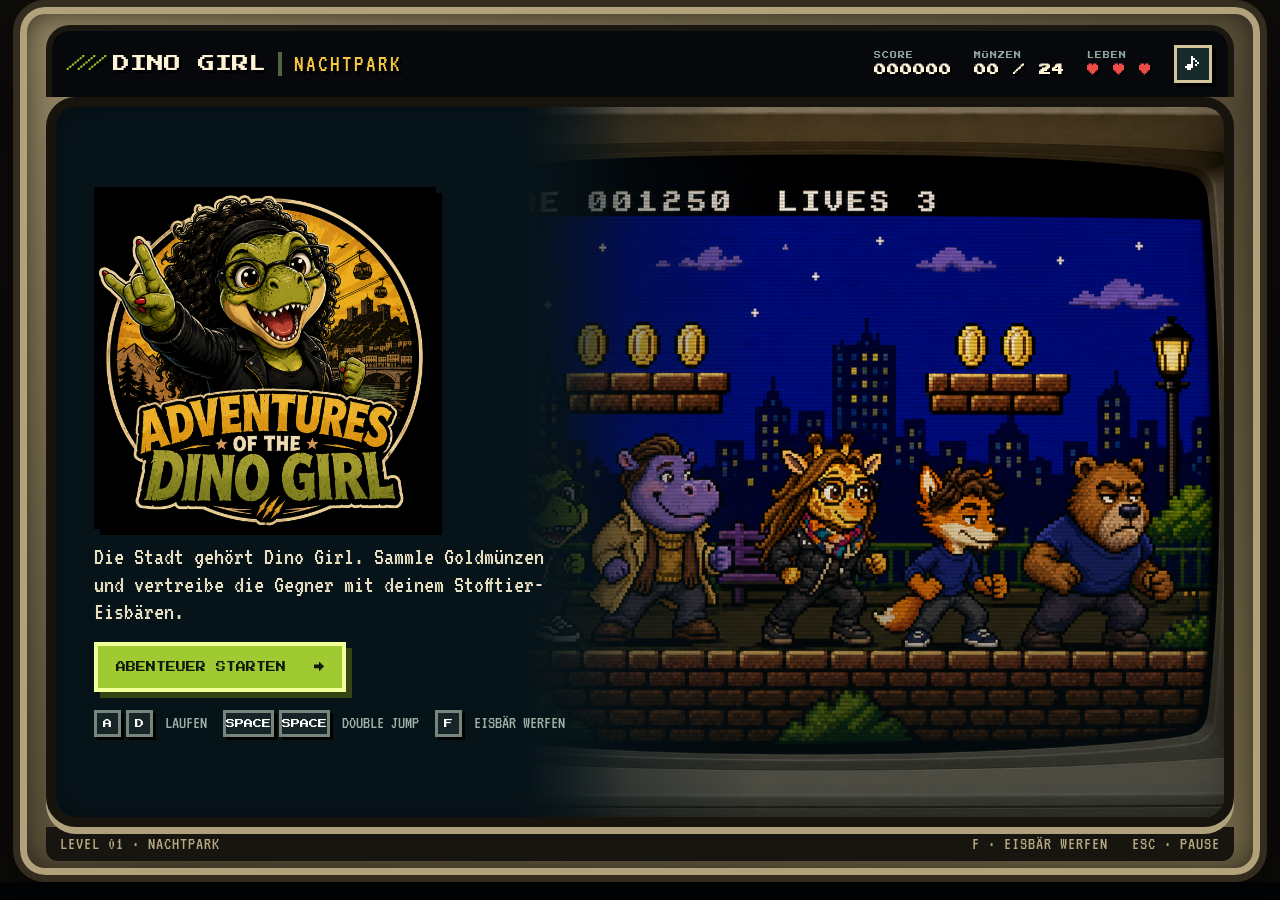
==== public/game.html @ 352bc821 "Initial Dino Girl game project" ====
<!doctype html>
<html lang="de">
<head>
  <meta charset="utf-8">
  <meta name="viewport" content="width=device-width,initial-scale=1,viewport-fit=cover">
  <meta name="theme-color" content="#071f28">
  <title>Adventures of the Dino Girl – Nachtpark</title>
  <meta name="description" content="Dino Girls nächtliches Stadt-Abenteuer mit Goldmünzen und Stofftier-Eisbär.">
  <link rel="preconnect" href="https://fonts.googleapis.com">
  <link rel="preconnect" href="https://fonts.gstatic.com" crossorigin>
  <link href="https://fonts.googleapis.com/css2?family=Press+Start+2P&family=VT323&display=swap" rel="stylesheet">
  <link rel="stylesheet" href="style.css">
</head>
<body>
  <main class="game-shell">
    <header class="topbar">
      <a class="brand" href="#" aria-label="Dino Girl Startseite">
        <span class="brand-claw">///</span>
        <span>DINO GIRL</span>
        <small>NACHTPARK</small>
      </a>
      <div class="hud" aria-live="polite">
        <div><span class="hud-label">SCORE</span><strong id="score">000000</strong></div>
        <div><span class="hud-label">MÜNZEN</span><strong id="crystals">00 / 00</strong></div>
        <div><span class="hud-label">LEBEN</span><strong id="hearts">♥ ♥ ♥</strong></div>
        <button id="soundBtn" class="icon-btn" aria-label="Ton umschalten">♪</button>
      </div>
    </header>

    <section class="stage" aria-label="Spielfeld">
      <canvas id="game" width="1280" height="720" tabindex="0" aria-label="Dino Girl Jump-and-Run"></canvas>

      <div id="startScreen" class="screen start-screen">
        <div class="start-copy">
          <img class="title-graphic" src="img/dino-girl-title.png" alt="Adventures of the Dino Girl">
          <p class="lead">Die Stadt gehört Dino Girl. Sammle Goldmünzen und vertreibe die Gegner mit deinem Stofftier-Eisbären.</p>
          <button id="startBtn" class="primary-btn">ABENTEUER STARTEN <span>→</span></button>
          <div class="key-hints">
            <span><kbd>A</kbd><kbd>D</kbd> LAUFEN</span>
            <span><kbd>SPACE</kbd><kbd>SPACE</kbd> DOUBLE JUMP</span>
            <span><kbd>F</kbd> EISBÄR WERFEN</span>
          </div>
        </div>
        <div class="start-art" role="img" aria-label="Dino Girl und ihre Gegner in einer nächtlichen Retro-Stadt"></div>
      </div>

      <div id="pauseScreen" class="screen compact hidden">
        <div class="panel">
          <p class="eyebrow">KURZE VERSCHNAUFPAUSE</p>
          <h2>PAUSE</h2>
          <button id="resumeBtn" class="primary-btn">WEITERSPIELEN</button>
          <button id="restartBtn" class="text-btn">LEVEL NEU STARTEN</button>
        </div>
      </div>

      <div id="winScreen" class="screen compact hidden">
        <div class="panel win-panel">
          <div class="win-badge">★</div>
          <p class="eyebrow">DAS NEST IST GERETTET!</p>
          <h2>SAURIER-STARK!</h2>
          <p id="winStats">Du hast den Nachtpark geschafft.</p>
          <button id="againBtn" class="primary-btn">NOCHMAL SPIELEN</button>
        </div>
      </div>

      <button id="pauseBtn" class="pause-btn hidden" aria-label="Spiel pausieren">Ⅱ</button>
      <div class="objective">ZIEL <span id="objectiveText">Durchquere den Nachtpark →</span></div>
      <div id="toast" class="toast hidden"></div>

      <div class="touch-controls" aria-label="Touch-Steuerung">
        <button id="leftBtn" aria-label="Nach links">←</button>
        <button id="rightBtn" aria-label="Nach rechts">→</button>
        <button id="throwBtn" class="throw" aria-label="Stofftier-Eisbär werfen">BÄR</button>
        <button id="jumpBtn" class="jump" aria-label="Springen">↑</button>
      </div>
    </section>
    <footer><span id="zoneName">LEVEL 01 · NACHTPARK</span><span>F · EISBÄR WERFEN &nbsp; ESC · PAUSE</span></footer>
  </main>
  <script src="js/jump.js"></script>
</body>
</html>
---- public/style.css ----
:root{--ink:#071229;--black:#020407;--cream:#fff3d5;--lime:#9fca31;--amber:#f7c742;--coral:#ef4b45;--teal:#173ea0;--line:#d5c59b}
*{box-sizing:border-box}
html,body{margin:0;min-height:100%;background:var(--black);color:var(--cream);font-family:"Press Start 2P",monospace}
body{display:grid;place-items:center;overflow:hidden;background:radial-gradient(circle at 50% 25%,#2a2419,#0e0d0a 72%)}
button{font:inherit}
.game-shell{width:min(98vw,1500px);height:min(98vh,1050px);display:grid;grid-template-rows:72px minmax(0,1fr) 34px;padding:18px 26px 14px;background:linear-gradient(145deg,#958664,#544a34 55%,#756849);border:7px solid #332c1f;border-radius:32px;box-shadow:inset 0 0 0 7px #b2a27b,inset 0 0 35px #19160f,0 24px 70px #000c}
.topbar{display:flex;justify-content:space-between;align-items:center;position:relative;z-index:5;padding:0 16px;background:#06080c;border:6px solid #1a1710;border-bottom:0;border-radius:24px 24px 0 0}
.brand{display:flex;align-items:center;gap:12px;color:var(--cream);text-decoration:none;font-size:17px;line-height:1.3;text-shadow:3px 3px #000}
.brand small{font:24px "VT323",monospace;color:var(--amber);border-left:4px solid #526348;padding-left:12px;letter-spacing:2px}
.brand-claw{color:var(--lime);letter-spacing:-6px;transform:skew(-12deg)}
.hud{display:flex;gap:22px;align-items:center}
.hud>div{display:flex;flex-direction:column;gap:5px}
.hud-label{font-size:7px;color:#8ea69c;letter-spacing:1px}
.hud strong{font-size:12px;letter-spacing:1px;text-shadow:2px 2px #000}
#hearts{color:var(--coral)}
.icon-btn,.pause-btn{width:38px;height:38px;border:3px solid var(--line);border-radius:0;background:#182b2c;color:white;cursor:pointer;box-shadow:4px 4px #000}
.stage{position:relative;overflow:hidden;border:10px solid #17140e;border-radius:30px;box-shadow:inset 0 0 0 3px #554c38,inset 0 0 45px #000,0 7px 0 #b0a17d;background:#050812}
#game{width:100%;height:100%;display:block;outline:none;image-rendering:auto}
.stage:after{content:"";position:absolute;inset:0;pointer-events:none;z-index:20;background:none;box-shadow:inset 0 0 34px #0005}
.screen{position:absolute;inset:0;z-index:10;display:flex;background:var(--ink);overflow:hidden}
.hidden{display:none!important}
.start-copy{width:49%;padding:clamp(18px,3vw,46px);display:flex;flex-direction:column;justify-content:center;position:relative;z-index:2;background:linear-gradient(90deg,#06141a 82%,transparent)}
.title-graphic{display:block;width:min(92%,390px);height:auto;max-height:38vh;object-fit:contain;object-position:left center;margin:0 0 2px;filter:drop-shadow(6px 6px 0 #000)}
.start-art{position:absolute;inset:0 0 0 29%;background:url("img/city-style-reference.png") center/cover no-repeat}
.start-art:after{content:"";position:absolute;inset:0;background:linear-gradient(90deg,#06141a 0%,transparent 44%),linear-gradient(0deg,#06141a99,transparent 50%)}
.eyebrow{font-size:8px;color:var(--lime);letter-spacing:1px;margin:0 0 14px}
.lead{max-width:460px;font:25px/1.1 "VT323",monospace;color:#e7dec1;margin:12px 0 16px}
.primary-btn{border:4px solid #efff9a;border-radius:0;padding:14px 18px;background:var(--lime);color:#101a0d;font-size:10px;line-height:1.4;box-shadow:6px 6px 0 #344413;cursor:pointer;width:max-content;text-transform:uppercase}
.primary-btn:hover{background:#d8f34b;transform:translate(-2px,-2px);box-shadow:8px 8px 0 #344413}
.primary-btn:active{transform:translate(4px,4px);box-shadow:2px 2px 0 #344413}
.primary-btn span{margin-left:18px}
.key-hints{display:flex;flex-wrap:wrap;gap:12px 16px;margin-top:18px;font:18px "VT323",monospace;color:#9fb2a8}
kbd{display:inline-grid;place-items:center;min-width:27px;height:27px;margin-right:5px;border:3px solid #75877d;border-radius:0;background:#162427;color:white;box-shadow:3px 3px #000;font:9px "Press Start 2P"}
.compact{align-items:center;justify-content:center;background:#02090de6}
.panel{text-align:center;padding:42px;min-width:min(460px,90%);border:4px solid var(--line);border-radius:0;background:#0c292c;box-shadow:10px 10px 0 #000}
.panel h2{font-size:30px;line-height:1.4;margin:0 0 20px;color:var(--amber);text-shadow:4px 4px #000}
.panel .primary-btn{margin:12px auto;display:block}
.text-btn{background:none;border:0;color:#a8c0bd;cursor:pointer;margin-top:14px;font-size:8px}
.win-badge{margin:-72px auto 18px;width:64px;height:64px;display:grid;place-items:center;background:var(--amber);color:var(--ink);font-size:28px;border:4px solid #ffe386;box-shadow:5px 5px #000}
.win-panel{border-color:var(--amber)}.win-panel p:not(.eyebrow){font:24px "VT323";color:#dce2c2}
.pause-btn{position:absolute;z-index:5;right:16px;top:16px}
.objective{position:absolute;z-index:4;left:18px;top:16px;font-size:7px;color:var(--lime);background:#06171de6;padding:10px 12px;border:3px solid #6a7c5b;box-shadow:4px 4px #000}
.objective span{color:white;margin-left:8px}
.toast{position:absolute;z-index:7;left:50%;top:18%;transform:translateX(-50%);padding:12px 16px;border:3px solid var(--amber);background:#07161d;color:var(--amber);font-size:9px;box-shadow:5px 5px #000;animation:pop .2s steps(2)}
@keyframes pop{from{transform:translate(-50%,-12px);opacity:0}}
.touch-controls{position:absolute;z-index:6;inset:auto 18px 16px;display:none;justify-content:space-between;pointer-events:none}
.touch-controls button{pointer-events:auto;width:58px;height:58px;border:4px solid #cfc994;border-radius:0;background:#0a2025dd;color:white;font-size:18px;box-shadow:4px 4px #000}
.touch-controls #rightBtn{margin-right:auto;margin-left:10px}.touch-controls .jump{background:#a7ca32dd;color:#081318}.touch-controls .throw{margin-right:10px;background:#f1ead7dd;color:#281d16;font-size:8px}
footer{display:flex;align-items:center;justify-content:space-between;padding:0 14px;background:#17150f;font:18px "VT323",monospace;color:#b7aa83;letter-spacing:1px;border-radius:0 0 12px 12px}
@media (pointer:coarse),(max-width:800px){.touch-controls{display:flex}.key-hints,footer span:last-child{display:none}.game-shell{width:100vw;height:100vh;padding:0;grid-template-rows:56px minmax(0,1fr) 22px;border:0;border-radius:0}.stage{border:4px solid #17140e;border-left:0;border-right:0;border-radius:0}.topbar{padding:0 10px;border:0;border-radius:0}.brand{font-size:12px}.brand small{display:none}.hud{gap:10px}.hud-label{display:none}.hud strong{font-size:9px}.start-copy{width:100%;padding:14px 18px;justify-content:flex-end;background:linear-gradient(0deg,#06141a 29%,transparent 80%)}.start-art{inset:0;background-position:58% center}.start-art:after{background:linear-gradient(0deg,#06141a 5%,transparent 72%)}.title-graphic{width:min(58vw,250px);max-height:30vh;margin:0}.lead{font-size:18px;margin:6px 0 8px;max-width:420px}.primary-btn{font-size:8px;padding:10px 12px}.objective{top:10px;left:10px}}
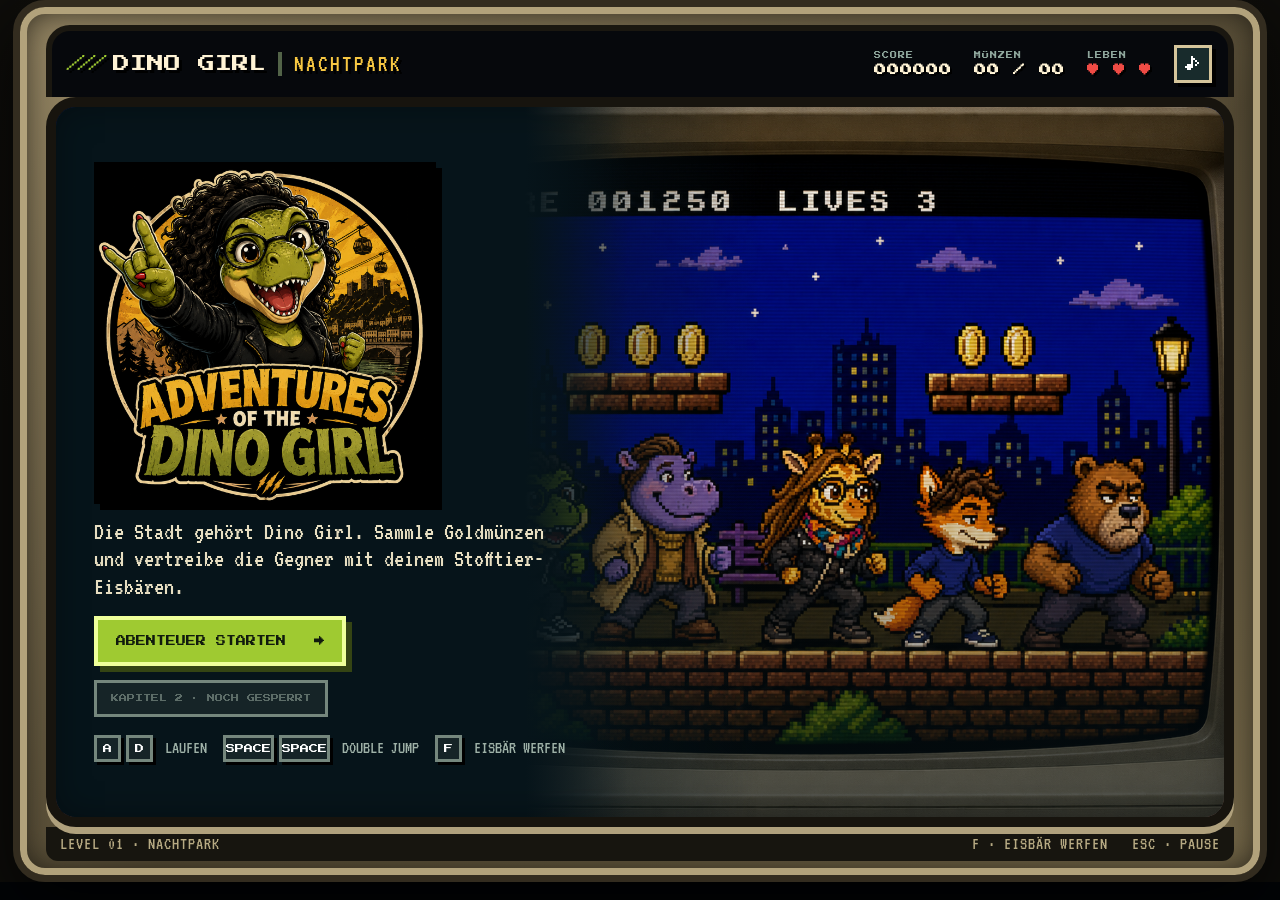
==== commit 51bdff43: "Kapitel 2: Das verschwundene Ei - Engine auf Kapitel umgebaut, Level-Daten nach js/levels.js ausgela" ====
--- a/public/game.html
+++ b/public/game.html
@@ -17,7 +17,7 @@
       <a class="brand" href="#" aria-label="Dino Girl Startseite">
         <span class="brand-claw">///</span>
         <span>DINO GIRL</span>
-        <small>NACHTPARK</small>
+        <small id="brandSub">NACHTPARK</small>
       </a>
       <div class="hud" aria-live="polite">
         <div><span class="hud-label">SCORE</span><strong id="score">000000</strong></div>
@@ -35,6 +35,7 @@
           <img class="title-graphic" src="img/dino-girl-title.png" alt="Adventures of the Dino Girl">
           <p class="lead">Die Stadt gehört Dino Girl. Sammle Goldmünzen und vertreibe die Gegner mit deinem Stofftier-Eisbären.</p>
           <button id="startBtn" class="primary-btn">ABENTEUER STARTEN <span>→</span></button>
+          <button id="chapter2Btn" class="secondary-btn" disabled>KAPITEL 2 · NOCH GESPERRT</button>
           <div class="key-hints">
             <span><kbd>A</kbd><kbd>D</kbd> LAUFEN</span>
             <span><kbd>SPACE</kbd><kbd>SPACE</kbd> DOUBLE JUMP</span>
@@ -56,10 +57,11 @@
       <div id="winScreen" class="screen compact hidden">
         <div class="panel win-panel">
           <div class="win-badge">★</div>
-          <p class="eyebrow">DAS NEST IST GERETTET!</p>
-          <h2>SAURIER-STARK!</h2>
+          <p id="winEyebrow" class="eyebrow">DAS NEST IST GERETTET!</p>
+          <h2 id="winTitle">SAURIER-STARK!</h2>
           <p id="winStats">Du hast den Nachtpark geschafft.</p>
-          <button id="againBtn" class="primary-btn">NOCHMAL SPIELEN</button>
+          <button id="nextBtn" class="primary-btn hidden">WEITER: KAPITEL 2 <span>→</span></button>
+          <button id="againBtn" class="text-btn">NOCHMAL SPIELEN</button>
         </div>
       </div>
 
@@ -76,6 +78,7 @@
     </section>
     <footer><span id="zoneName">LEVEL 01 · NACHTPARK</span><span>F · EISBÄR WERFEN &nbsp; ESC · PAUSE</span></footer>
   </main>
+  <script src="js/levels.js"></script>
   <script src="js/jump.js"></script>
 </body>
 </html>
--- a/public/style.css
+++ b/public/style.css
@@ -29,6 +29,10 @@
 .primary-btn:hover{background:#d8f34b;transform:translate(-2px,-2px);box-shadow:8px 8px 0 #344413}
 .primary-btn:active{transform:translate(4px,4px);box-shadow:2px 2px 0 #344413}
 .primary-btn span{margin-left:18px}
+.secondary-btn{margin-top:14px;border:3px solid #75877d;border-radius:0;padding:10px 14px;background:#162427;color:var(--amber);font-size:8px;line-height:1.4;box-shadow:4px 4px 0 #000;cursor:pointer;width:max-content}
+.secondary-btn span{margin-left:12px}
+.secondary-btn:hover:not(:disabled){border-color:var(--amber);transform:translate(-2px,-2px);box-shadow:6px 6px 0 #000}
+.secondary-btn:disabled{color:#5d6d68;cursor:not-allowed;box-shadow:none}
 .key-hints{display:flex;flex-wrap:wrap;gap:12px 16px;margin-top:18px;font:18px "VT323",monospace;color:#9fb2a8}
 kbd{display:inline-grid;place-items:center;min-width:27px;height:27px;margin-right:5px;border:3px solid #75877d;border-radius:0;background:#162427;color:white;box-shadow:3px 3px #000;font:9px "Press Start 2P"}
 .compact{align-items:center;justify-content:center;background:#02090de6}
@@ -47,4 +51,4 @@
 .touch-controls button{pointer-events:auto;width:58px;height:58px;border:4px solid #cfc994;border-radius:0;background:#0a2025dd;color:white;font-size:18px;box-shadow:4px 4px #000}
 .touch-controls #rightBtn{margin-right:auto;margin-left:10px}.touch-controls .jump{background:#a7ca32dd;color:#081318}.touch-controls .throw{margin-right:10px;background:#f1ead7dd;color:#281d16;font-size:8px}
 footer{display:flex;align-items:center;justify-content:space-between;padding:0 14px;background:#17150f;font:18px "VT323",monospace;color:#b7aa83;letter-spacing:1px;border-radius:0 0 12px 12px}
-@media (pointer:coarse),(max-width:800px){.touch-controls{display:flex}.key-hints,footer span:last-child{display:none}.game-shell{width:100vw;height:100vh;padding:0;grid-template-rows:56px minmax(0,1fr) 22px;border:0;border-radius:0}.stage{border:4px solid #17140e;border-left:0;border-right:0;border-radius:0}.topbar{padding:0 10px;border:0;border-radius:0}.brand{font-size:12px}.brand small{display:none}.hud{gap:10px}.hud-label{display:none}.hud strong{font-size:9px}.start-copy{width:100%;padding:14px 18px;justify-content:flex-end;background:linear-gradient(0deg,#06141a 29%,transparent 80%)}.start-art{inset:0;background-position:58% center}.start-art:after{background:linear-gradient(0deg,#06141a 5%,transparent 72%)}.title-graphic{width:min(58vw,250px);max-height:30vh;margin:0}.lead{font-size:18px;margin:6px 0 8px;max-width:420px}.primary-btn{font-size:8px;padding:10px 12px}.objective{top:10px;left:10px}}
+@media (pointer:coarse),(max-width:800px){.secondary-btn{font-size:7px;padding:8px 10px;margin-top:8px}.touch-controls{display:flex}.key-hints,footer span:last-child{display:none}.game-shell{width:100vw;height:100vh;padding:0;grid-template-rows:56px minmax(0,1fr) 22px;border:0;border-radius:0}.stage{border:4px solid #17140e;border-left:0;border-right:0;border-radius:0}.topbar{padding:0 10px;border:0;border-radius:0}.brand{font-size:12px}.brand small{display:none}.hud{gap:10px}.hud-label{display:none}.hud strong{font-size:9px}.start-copy{width:100%;padding:14px 18px;justify-content:flex-end;background:linear-gradient(0deg,#06141a 29%,transparent 80%)}.start-art{inset:0;background-position:58% center}.start-art:after{background:linear-gradient(0deg,#06141a 5%,transparent 72%)}.title-graphic{width:min(58vw,250px);max-height:30vh;margin:0}.lead{font-size:18px;margin:6px 0 8px;max-width:420px}.primary-btn{font-size:8px;padding:10px 12px}.objective{top:10px;left:10px}}
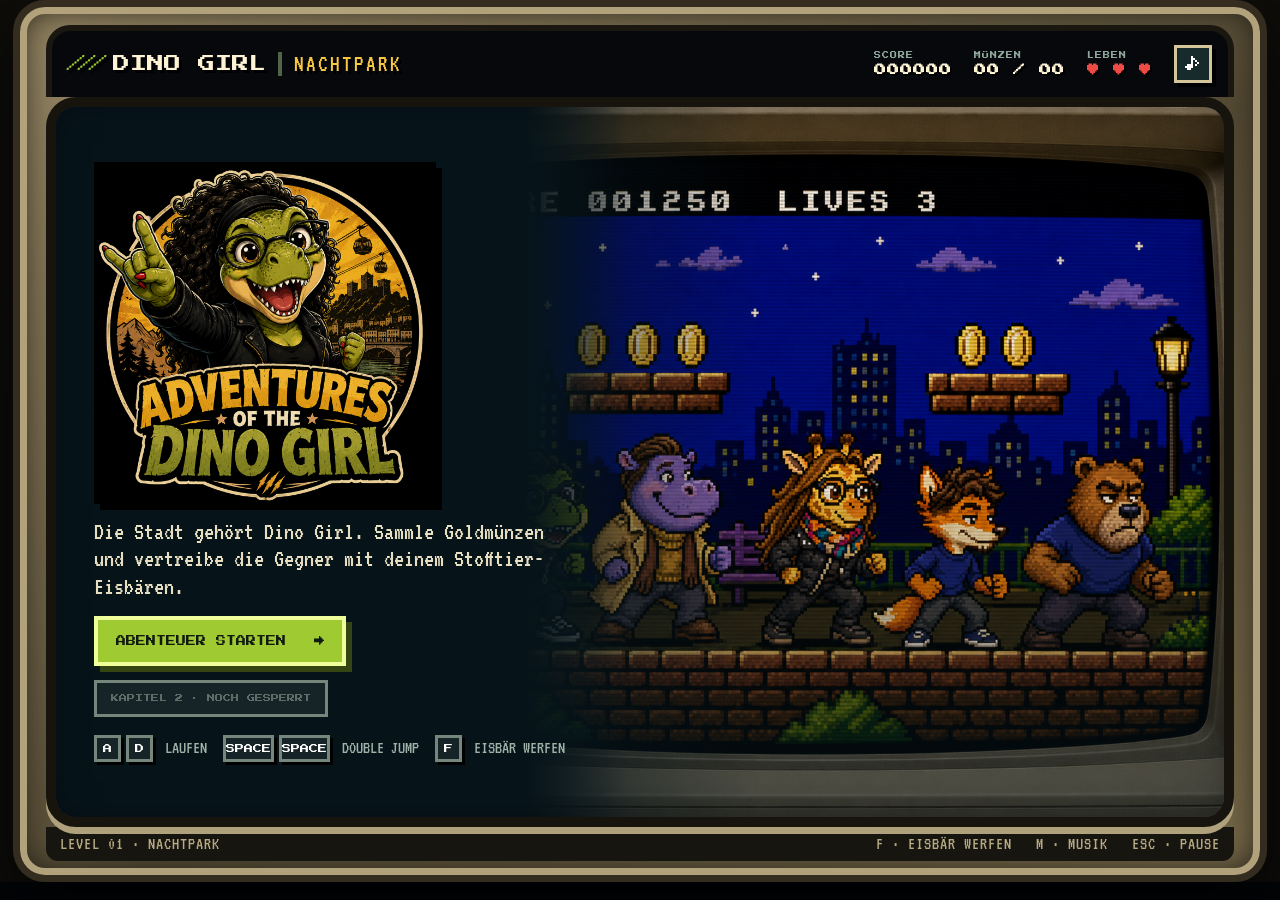
==== commit e5da70ac: "Chiptune-Soundtrack und Kolkrabe of Doom als Checkpoint-Bote - js/music.js: WebAudio-Step-Sequencer " ====
--- a/public/game.html
+++ b/public/game.html
@@ -76,9 +76,10 @@
         <button id="jumpBtn" class="jump" aria-label="Springen">↑</button>
       </div>
     </section>
-    <footer><span id="zoneName">LEVEL 01 · NACHTPARK</span><span>F · EISBÄR WERFEN &nbsp; ESC · PAUSE</span></footer>
+    <footer><span id="zoneName">LEVEL 01 · NACHTPARK</span><span>F · EISBÄR WERFEN &nbsp; M · MUSIK &nbsp; ESC · PAUSE</span></footer>
   </main>
   <script src="js/levels.js"></script>
+  <script src="js/music.js"></script>
   <script src="js/jump.js"></script>
 </body>
 </html>
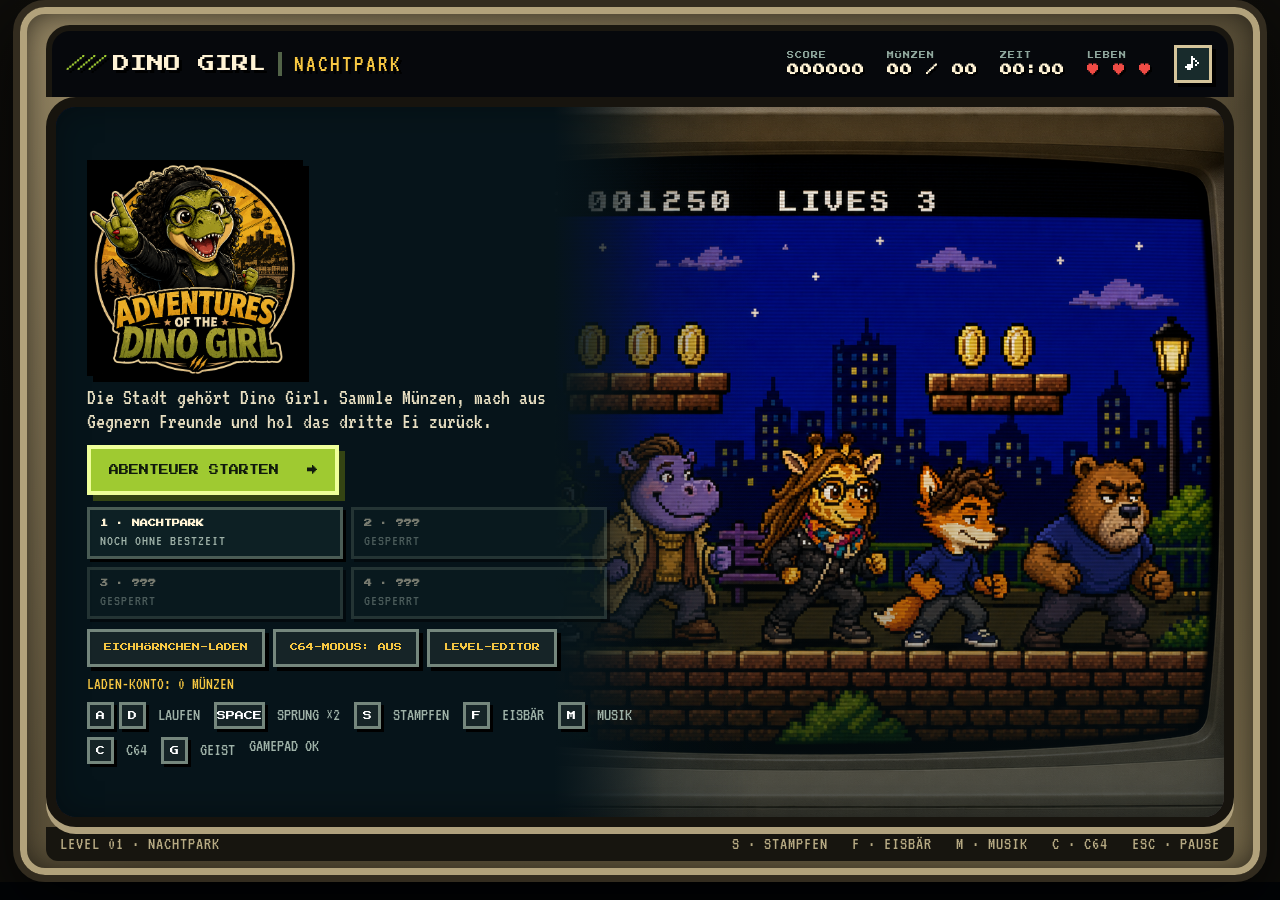
==== commit ca9ee5e4: "Kapitel 3 und 4, Laden, Editor, C64-Modus und vieles mehr Spielmechanik - Stampf-Attacke (S/runter i" ====
--- a/public/game.html
+++ b/public/game.html
@@ -4,11 +4,12 @@
   <meta charset="utf-8">
   <meta name="viewport" content="width=device-width,initial-scale=1,viewport-fit=cover">
   <meta name="theme-color" content="#071f28">
-  <title>Adventures of the Dino Girl – Nachtpark</title>
-  <meta name="description" content="Dino Girls nächtliches Stadt-Abenteuer mit Goldmünzen und Stofftier-Eisbär.">
+  <title>Adventures of the Dino Girl</title>
+  <meta name="description" content="Dino Girls nächtliches Stadt-Abenteuer mit Goldmünzen, Stofftier-Eisbär, Kolkrabe und Baby-Dino.">
   <link rel="preconnect" href="https://fonts.googleapis.com">
   <link rel="preconnect" href="https://fonts.gstatic.com" crossorigin>
   <link href="https://fonts.googleapis.com/css2?family=Press+Start+2P&family=VT323&display=swap" rel="stylesheet">
+  <link rel="icon" href="img/dino-girl-sprite.png">
   <link rel="stylesheet" href="style.css">
 </head>
 <body>
@@ -22,6 +23,7 @@
       <div class="hud" aria-live="polite">
         <div><span class="hud-label">SCORE</span><strong id="score">000000</strong></div>
         <div><span class="hud-label">MÜNZEN</span><strong id="crystals">00 / 00</strong></div>
+        <div><span class="hud-label">ZEIT</span><strong id="timeVal">00:00</strong></div>
         <div><span class="hud-label">LEBEN</span><strong id="hearts">♥ ♥ ♥</strong></div>
         <button id="soundBtn" class="icon-btn" aria-label="Ton umschalten">♪</button>
       </div>
@@ -33,16 +35,27 @@
       <div id="startScreen" class="screen start-screen">
         <div class="start-copy">
           <img class="title-graphic" src="img/dino-girl-title.png" alt="Adventures of the Dino Girl">
-          <p class="lead">Die Stadt gehört Dino Girl. Sammle Goldmünzen und vertreibe die Gegner mit deinem Stofftier-Eisbären.</p>
+          <p class="lead">Die Stadt gehört Dino Girl. Sammle Münzen, mach aus Gegnern Freunde und hol das dritte Ei zurück.</p>
           <button id="startBtn" class="primary-btn">ABENTEUER STARTEN <span>→</span></button>
-          <button id="chapter2Btn" class="secondary-btn" disabled>KAPITEL 2 · NOCH GESPERRT</button>
+          <div id="chapterList" class="chapter-list" aria-label="Kapitelauswahl"></div>
+          <div class="menu-row">
+            <button class="secondary-btn open-shop">EICHHÖRNCHEN-LADEN</button>
+            <button class="secondary-btn c64-toggle">C64-MODUS: AUS</button>
+            <a class="secondary-btn" href="editor.html">LEVEL-EDITOR</a>
+          </div>
+          <p id="walletInfo" class="wallet-info"></p>
           <div class="key-hints">
             <span><kbd>A</kbd><kbd>D</kbd> LAUFEN</span>
-            <span><kbd>SPACE</kbd><kbd>SPACE</kbd> DOUBLE JUMP</span>
-            <span><kbd>F</kbd> EISBÄR WERFEN</span>
+            <span><kbd>SPACE</kbd> SPRUNG ×2</span>
+            <span><kbd>S</kbd> STAMPFEN</span>
+            <span><kbd>F</kbd> EISBÄR</span>
+            <span><kbd>M</kbd> MUSIK</span>
+            <span><kbd>C</kbd> C64</span>
+            <span><kbd>G</kbd> GEIST</span>
+            <span>GAMEPAD OK</span>
           </div>
         </div>
-        <div class="start-art" role="img" aria-label="Dino Girl und ihre Gegner in einer nächtlichen Retro-Stadt"></div>
+        <div class="start-art" role="img" aria-label="Dino Girl und ihre Freunde in einer nächtlichen Retro-Stadt"></div>
       </div>
 
       <div id="pauseScreen" class="screen compact hidden">
@@ -50,7 +63,9 @@
           <p class="eyebrow">KURZE VERSCHNAUFPAUSE</p>
           <h2>PAUSE</h2>
           <button id="resumeBtn" class="primary-btn">WEITERSPIELEN</button>
-          <button id="restartBtn" class="text-btn">LEVEL NEU STARTEN</button>
+          <button class="secondary-btn c64-toggle">C64-MODUS: AUS</button>
+          <button id="restartBtn" class="text-btn">ZUM CHECKPOINT</button>
+          <button class="text-btn to-title">ZUM TITELBILDSCHIRM</button>
         </div>
       </div>
 
@@ -60,10 +75,30 @@
           <p id="winEyebrow" class="eyebrow">DAS NEST IST GERETTET!</p>
           <h2 id="winTitle">SAURIER-STARK!</h2>
           <p id="winStats">Du hast den Nachtpark geschafft.</p>
+          <p id="winBest" class="win-best"></p>
           <button id="nextBtn" class="primary-btn hidden">WEITER: KAPITEL 2 <span>→</span></button>
+          <button class="secondary-btn open-shop">ZUM EICHHÖRNCHEN-LADEN</button>
           <button id="againBtn" class="text-btn">NOCHMAL SPIELEN</button>
+          <button class="text-btn to-title">ZUM TITELBILDSCHIRM</button>
         </div>
       </div>
+
+      <div id="shopScreen" class="screen compact hidden">
+        <div class="panel shop-panel">
+          <div class="shop-head">
+            <div class="squirrel" role="img" aria-label="Das Eichhörnchen hinter dem Ladentisch"></div>
+            <div>
+              <p class="eyebrow">EICHHÖRNCHEN-LADEN</p>
+              <p id="shopSay" class="shop-say"></p>
+              <p class="shop-wallet">KONTO: <strong id="shopWallet">0 MÜNZEN</strong></p>
+            </div>
+          </div>
+          <div id="shopItems" class="shop-items"></div>
+          <button id="shopClose" class="primary-btn">FERTIG</button>
+        </div>
+      </div>
+
+      <div id="c64Load" class="screen c64-load hidden"><pre id="c64Text"></pre></div>
 
       <button id="pauseBtn" class="pause-btn hidden" aria-label="Spiel pausieren">Ⅱ</button>
       <div class="objective">ZIEL <span id="objectiveText">Durchquere den Nachtpark →</span></div>
@@ -72,11 +107,12 @@
       <div class="touch-controls" aria-label="Touch-Steuerung">
         <button id="leftBtn" aria-label="Nach links">←</button>
         <button id="rightBtn" aria-label="Nach rechts">→</button>
+        <button id="downBtn" class="down" aria-label="Stampfen">↓</button>
         <button id="throwBtn" class="throw" aria-label="Stofftier-Eisbär werfen">BÄR</button>
         <button id="jumpBtn" class="jump" aria-label="Springen">↑</button>
       </div>
     </section>
-    <footer><span id="zoneName">LEVEL 01 · NACHTPARK</span><span>F · EISBÄR WERFEN &nbsp; M · MUSIK &nbsp; ESC · PAUSE</span></footer>
+    <footer><span id="zoneName">LEVEL 01 · NACHTPARK</span><span>S · STAMPFEN &nbsp; F · EISBÄR &nbsp; M · MUSIK &nbsp; C · C64 &nbsp; ESC · PAUSE</span></footer>
   </main>
   <script src="js/levels.js"></script>
   <script src="js/music.js"></script>
--- a/public/style.css
+++ b/public/style.css
@@ -19,12 +19,12 @@
 .stage:after{content:"";position:absolute;inset:0;pointer-events:none;z-index:20;background:none;box-shadow:inset 0 0 34px #0005}
 .screen{position:absolute;inset:0;z-index:10;display:flex;background:var(--ink);overflow:hidden}
 .hidden{display:none!important}
-.start-copy{width:49%;padding:clamp(18px,3vw,46px);display:flex;flex-direction:column;justify-content:center;position:relative;z-index:2;background:linear-gradient(90deg,#06141a 82%,transparent)}
-.title-graphic{display:block;width:min(92%,390px);height:auto;max-height:38vh;object-fit:contain;object-position:left center;margin:0 0 2px;filter:drop-shadow(6px 6px 0 #000)}
+.start-copy{width:52%;padding:clamp(14px,2.4vw,36px);display:flex;flex-direction:column;justify-content:center;overflow-y:auto;position:relative;z-index:2;background:linear-gradient(90deg,#06141a 82%,transparent)}
+.title-graphic{display:block;width:min(80%,300px);height:auto;max-height:24vh;object-fit:contain;object-position:left center;margin:0 0 2px;filter:drop-shadow(6px 6px 0 #000)}
 .start-art{position:absolute;inset:0 0 0 29%;background:url("img/city-style-reference.png") center/cover no-repeat}
 .start-art:after{content:"";position:absolute;inset:0;background:linear-gradient(90deg,#06141a 0%,transparent 44%),linear-gradient(0deg,#06141a99,transparent 50%)}
 .eyebrow{font-size:8px;color:var(--lime);letter-spacing:1px;margin:0 0 14px}
-.lead{max-width:460px;font:25px/1.1 "VT323",monospace;color:#e7dec1;margin:12px 0 16px}
+.lead{max-width:460px;font:22px/1.05 "VT323",monospace;color:#e7dec1;margin:8px 0 12px}
 .primary-btn{border:4px solid #efff9a;border-radius:0;padding:14px 18px;background:var(--lime);color:#101a0d;font-size:10px;line-height:1.4;box-shadow:6px 6px 0 #344413;cursor:pointer;width:max-content;text-transform:uppercase}
 .primary-btn:hover{background:#d8f34b;transform:translate(-2px,-2px);box-shadow:8px 8px 0 #344413}
 .primary-btn:active{transform:translate(4px,4px);box-shadow:2px 2px 0 #344413}
@@ -33,7 +33,7 @@
 .secondary-btn span{margin-left:12px}
 .secondary-btn:hover:not(:disabled){border-color:var(--amber);transform:translate(-2px,-2px);box-shadow:6px 6px 0 #000}
 .secondary-btn:disabled{color:#5d6d68;cursor:not-allowed;box-shadow:none}
-.key-hints{display:flex;flex-wrap:wrap;gap:12px 16px;margin-top:18px;font:18px "VT323",monospace;color:#9fb2a8}
+.key-hints{display:flex;flex-wrap:wrap;gap:8px 14px;margin-top:10px;font:18px "VT323",monospace;color:#9fb2a8}
 kbd{display:inline-grid;place-items:center;min-width:27px;height:27px;margin-right:5px;border:3px solid #75877d;border-radius:0;background:#162427;color:white;box-shadow:3px 3px #000;font:9px "Press Start 2P"}
 .compact{align-items:center;justify-content:center;background:#02090de6}
 .panel{text-align:center;padding:42px;min-width:min(460px,90%);border:4px solid var(--line);border-radius:0;background:#0c292c;box-shadow:10px 10px 0 #000}
@@ -47,8 +47,39 @@
 .objective span{color:white;margin-left:8px}
 .toast{position:absolute;z-index:7;left:50%;top:18%;transform:translateX(-50%);padding:12px 16px;border:3px solid var(--amber);background:#07161d;color:var(--amber);font-size:9px;box-shadow:5px 5px #000;animation:pop .2s steps(2)}
 @keyframes pop{from{transform:translate(-50%,-12px);opacity:0}}
+
+.chapter-list{display:grid;grid-template-columns:repeat(2,minmax(0,1fr));gap:8px;margin-top:12px;max-width:520px}
+.chapter-btn{display:flex;flex-direction:column;gap:5px;text-align:left;border:3px solid #4a5c55;background:#0d2024;color:var(--cream);padding:8px 10px;font-size:8px;line-height:1.3;cursor:pointer;box-shadow:3px 3px 0 #000}
+.chapter-btn span{font:15px "VT323",monospace;color:#9fb2a8;letter-spacing:1px}
+.chapter-btn:hover:not(:disabled){border-color:var(--amber);transform:translate(-1px,-1px)}
+.chapter-btn:disabled{opacity:.45;cursor:not-allowed}
+.menu-row{display:flex;flex-wrap:wrap;gap:8px;margin-top:10px}
+.menu-row .secondary-btn{margin-top:0;text-decoration:none}
+.wallet-info{font:17px "VT323",monospace;color:var(--amber);margin:8px 0 0}
+.win-best{font:20px "VT323",monospace!important;color:var(--amber)!important;margin:0 0 6px}
+.panel .secondary-btn{margin:8px auto;display:block}
+.shop-panel{max-width:min(720px,94%);width:720px;padding:26px;text-align:left;max-height:92%;overflow-y:auto}
+.shop-head{display:flex;gap:20px;align-items:center;margin-bottom:14px}
+.squirrel{flex:none;width:120px;height:128px;background:url("img/eichhoernchen.png") 0 0/240px 128px no-repeat;image-rendering:pixelated;filter:drop-shadow(4px 4px 0 #000)}
+.squirrel.bite{animation:bite .35s steps(1) 2}
+@keyframes bite{0%{background-position:-120px 0}50%{background-position:0 0}}
+.shop-say{font:24px/1.1 "VT323",monospace;color:var(--cream);margin:0 0 8px}
+.shop-wallet{font-size:9px;color:#9fb2a8;margin:0}.shop-wallet strong{color:var(--amber)}
+.shop-items{display:grid;gap:8px;margin-bottom:14px}
+.shop-item{display:flex;align-items:center;justify-content:space-between;gap:12px;padding:10px 12px;border:3px solid #3e5550;background:#0a1c20}
+.shop-item strong{display:block;font-size:9px;color:var(--amber);margin-bottom:4px}
+.shop-item span{font:18px "VT323",monospace;color:#c9cdb4}
+.shop-item .secondary-btn{margin:0;flex:none}
+.shop-item.owned{border-color:#6a7c5b}
+.c64-load{background:#40318d;border:28px solid #7869c4;align-items:flex-start;justify-content:flex-start;z-index:30;animation:raster .12s steps(2) infinite}
+.c64-load pre{margin:24px;font:16px/1.5 "Press Start 2P",monospace;color:#7869c4;white-space:pre-wrap}
+@keyframes raster{0%{border-color:#7869c4}50%{border-color:#a8d0ff}}
+body.c64 .stage{border-color:#40318d;box-shadow:inset 0 0 0 3px #7869c4,0 7px 0 #b0a17d}
+body.c64 .stage:before{content:"";position:absolute;inset:0;z-index:3;pointer-events:none;background:repeating-linear-gradient(0deg,rgba(0,0,0,.22) 0 2px,transparent 2px 4px)}
+body.c64 #game{image-rendering:pixelated}
+.touch-controls .down{margin-right:10px;background:#28405add}
 .touch-controls{position:absolute;z-index:6;inset:auto 18px 16px;display:none;justify-content:space-between;pointer-events:none}
 .touch-controls button{pointer-events:auto;width:58px;height:58px;border:4px solid #cfc994;border-radius:0;background:#0a2025dd;color:white;font-size:18px;box-shadow:4px 4px #000}
 .touch-controls #rightBtn{margin-right:auto;margin-left:10px}.touch-controls .jump{background:#a7ca32dd;color:#081318}.touch-controls .throw{margin-right:10px;background:#f1ead7dd;color:#281d16;font-size:8px}
 footer{display:flex;align-items:center;justify-content:space-between;padding:0 14px;background:#17150f;font:18px "VT323",monospace;color:#b7aa83;letter-spacing:1px;border-radius:0 0 12px 12px}
-@media (pointer:coarse),(max-width:800px){.secondary-btn{font-size:7px;padding:8px 10px;margin-top:8px}.touch-controls{display:flex}.key-hints,footer span:last-child{display:none}.game-shell{width:100vw;height:100vh;padding:0;grid-template-rows:56px minmax(0,1fr) 22px;border:0;border-radius:0}.stage{border:4px solid #17140e;border-left:0;border-right:0;border-radius:0}.topbar{padding:0 10px;border:0;border-radius:0}.brand{font-size:12px}.brand small{display:none}.hud{gap:10px}.hud-label{display:none}.hud strong{font-size:9px}.start-copy{width:100%;padding:14px 18px;justify-content:flex-end;background:linear-gradient(0deg,#06141a 29%,transparent 80%)}.start-art{inset:0;background-position:58% center}.start-art:after{background:linear-gradient(0deg,#06141a 5%,transparent 72%)}.title-graphic{width:min(58vw,250px);max-height:30vh;margin:0}.lead{font-size:18px;margin:6px 0 8px;max-width:420px}.primary-btn{font-size:8px;padding:10px 12px}.objective{top:10px;left:10px}}
+@media (pointer:coarse),(max-width:800px){.chapter-list{grid-template-columns:1fr 1fr;gap:5px}.chapter-btn{padding:5px 6px;font-size:6px}.chapter-btn span{font-size:12px}.menu-row .secondary-btn{font-size:6px;padding:6px 8px}.wallet-info{display:none}.hud>div:nth-child(3){display:none}.shop-head{gap:10px}.squirrel{width:72px;height:77px;background-size:144px 77px}@keyframes bite{0%{background-position:-72px 0}50%{background-position:0 0}}.secondary-btn{font-size:7px;padding:8px 10px;margin-top:8px}.touch-controls{display:flex}.key-hints,footer span:last-child{display:none}.game-shell{width:100vw;height:100vh;padding:0;grid-template-rows:56px minmax(0,1fr) 22px;border:0;border-radius:0}.stage{border:4px solid #17140e;border-left:0;border-right:0;border-radius:0}.topbar{padding:0 10px;border:0;border-radius:0}.brand{font-size:12px}.brand small{display:none}.hud{gap:10px}.hud-label{display:none}.hud strong{font-size:9px}.start-copy{width:100%;padding:14px 18px;justify-content:flex-end;background:linear-gradient(0deg,#06141a 29%,transparent 80%)}.start-art{inset:0;background-position:58% center}.start-art:after{background:linear-gradient(0deg,#06141a 5%,transparent 72%)}.title-graphic{width:min(58vw,250px);max-height:30vh;margin:0}.lead{font-size:18px;margin:6px 0 8px;max-width:420px}.primary-btn{font-size:8px;padding:10px 12px}.objective{top:10px;left:10px}}
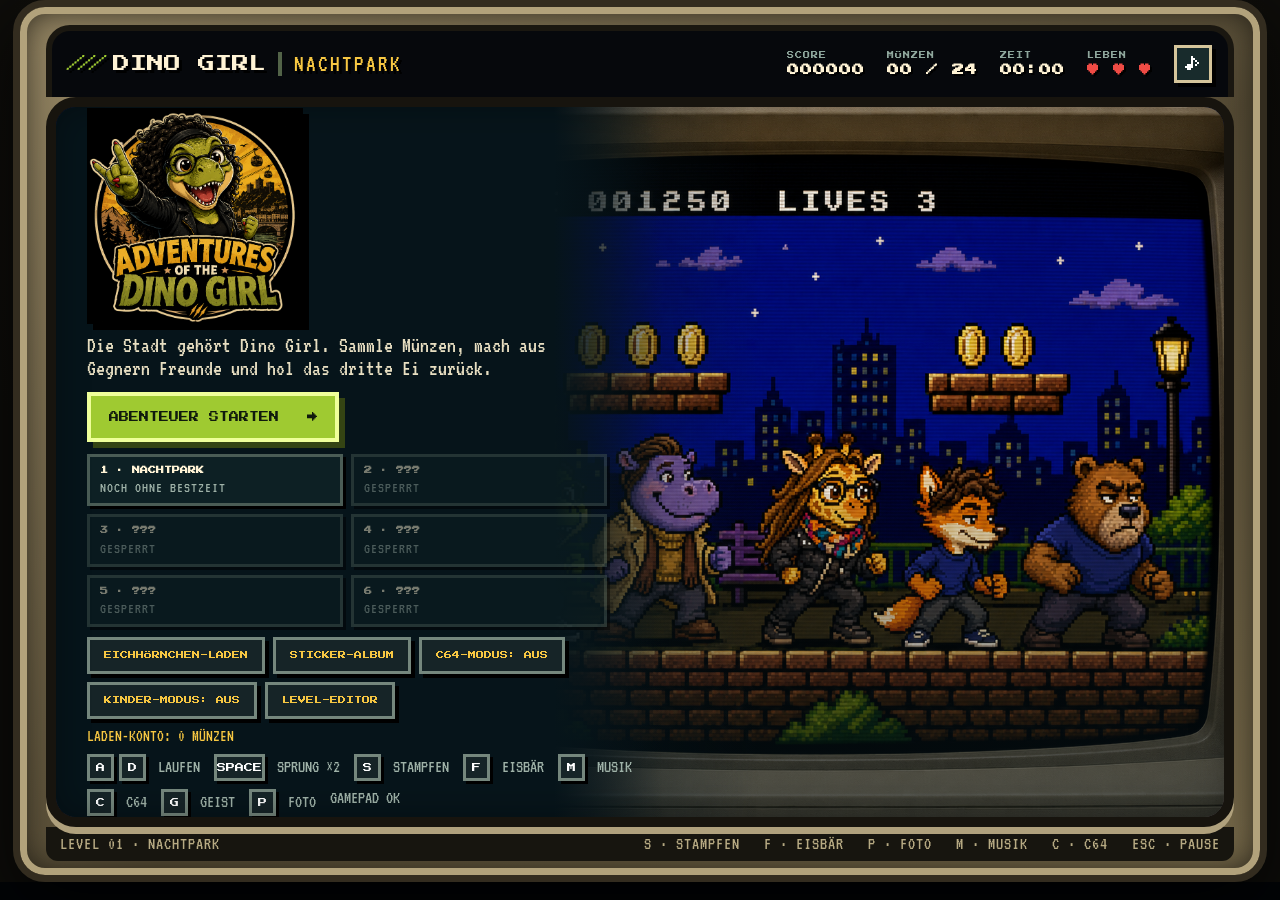
==== commit 9980d651: "Kapitel 5 und 6, helfende Freunde, Wetter, Sticker, Fotos, Kinder-Modus - Kapitel 5 "Der Kuchen-Klau" ====
--- a/public/game.html
+++ b/public/game.html
@@ -40,7 +40,9 @@
           <div id="chapterList" class="chapter-list" aria-label="Kapitelauswahl"></div>
           <div class="menu-row">
             <button class="secondary-btn open-shop">EICHHÖRNCHEN-LADEN</button>
+            <button class="secondary-btn open-album">STICKER-ALBUM</button>
             <button class="secondary-btn c64-toggle">C64-MODUS: AUS</button>
+            <button class="secondary-btn kids-toggle">KINDER-MODUS: AUS</button>
             <a class="secondary-btn" href="editor.html">LEVEL-EDITOR</a>
           </div>
           <p id="walletInfo" class="wallet-info"></p>
@@ -52,6 +54,7 @@
             <span><kbd>M</kbd> MUSIK</span>
             <span><kbd>C</kbd> C64</span>
             <span><kbd>G</kbd> GEIST</span>
+            <span><kbd>P</kbd> FOTO</span>
             <span>GAMEPAD OK</span>
           </div>
         </div>
@@ -63,7 +66,9 @@
           <p class="eyebrow">KURZE VERSCHNAUFPAUSE</p>
           <h2>PAUSE</h2>
           <button id="resumeBtn" class="primary-btn">WEITERSPIELEN</button>
+          <button id="photoBtn" class="secondary-btn">FOTOMODUS</button>
           <button class="secondary-btn c64-toggle">C64-MODUS: AUS</button>
+          <button class="secondary-btn kids-toggle">KINDER-MODUS: AUS</button>
           <button id="restartBtn" class="text-btn">ZUM CHECKPOINT</button>
           <button class="text-btn to-title">ZUM TITELBILDSCHIRM</button>
         </div>
@@ -78,6 +83,7 @@
           <p id="winBest" class="win-best"></p>
           <button id="nextBtn" class="primary-btn hidden">WEITER: KAPITEL 2 <span>→</span></button>
           <button class="secondary-btn open-shop">ZUM EICHHÖRNCHEN-LADEN</button>
+          <button class="secondary-btn open-album">STICKER-ALBUM</button>
           <button id="againBtn" class="text-btn">NOCHMAL SPIELEN</button>
           <button class="text-btn to-title">ZUM TITELBILDSCHIRM</button>
         </div>
@@ -98,6 +104,24 @@
         </div>
       </div>
 
+      <div id="albumScreen" class="screen compact hidden">
+        <div class="panel album-panel">
+          <p class="eyebrow">STICKER-ALBUM</p>
+          <h2 id="albumCount">0 / 26 STICKER</h2>
+          <div id="albumGrid" class="album-grid"></div>
+          <button id="albumClose" class="primary-btn">ZURÜCK</button>
+        </div>
+      </div>
+
+      <div id="photoBar" class="photo-bar hidden">
+        <strong>FOTOMODUS</strong>
+        <span>← → KAMERA · F FILTER · R RAHMEN · ENTER FOTO · P ZURÜCK</span>
+        <span id="photoInfo"></span>
+        <button id="photoSave" class="secondary-btn">FOTO SPEICHERN</button>
+        <button id="photoExit" class="secondary-btn">ZURÜCK</button>
+      </div>
+      <div id="stickerPop" class="sticker-pop hidden"></div>
+
       <div id="c64Load" class="screen c64-load hidden"><pre id="c64Text"></pre></div>
 
       <button id="pauseBtn" class="pause-btn hidden" aria-label="Spiel pausieren">Ⅱ</button>
@@ -112,8 +136,9 @@
         <button id="jumpBtn" class="jump" aria-label="Springen">↑</button>
       </div>
     </section>
-    <footer><span id="zoneName">LEVEL 01 · NACHTPARK</span><span>S · STAMPFEN &nbsp; F · EISBÄR &nbsp; M · MUSIK &nbsp; C · C64 &nbsp; ESC · PAUSE</span></footer>
+    <footer><span id="zoneName">LEVEL 01 · NACHTPARK</span><span>S · STAMPFEN &nbsp; F · EISBÄR &nbsp; P · FOTO &nbsp; M · MUSIK &nbsp; C · C64 &nbsp; ESC · PAUSE</span></footer>
   </main>
+  <script src="js/assets.js"></script>
   <script src="js/levels.js"></script>
   <script src="js/music.js"></script>
   <script src="js/jump.js"></script>
--- a/public/style.css
+++ b/public/style.css
@@ -77,9 +77,30 @@
 body.c64 .stage{border-color:#40318d;box-shadow:inset 0 0 0 3px #7869c4,0 7px 0 #b0a17d}
 body.c64 .stage:before{content:"";position:absolute;inset:0;z-index:3;pointer-events:none;background:repeating-linear-gradient(0deg,rgba(0,0,0,.22) 0 2px,transparent 2px 4px)}
 body.c64 #game{image-rendering:pixelated}
+body.c64 #game.c64-soft{filter:saturate(.75) contrast(1.2)}
 .touch-controls .down{margin-right:10px;background:#28405add}
+
+.album-panel{width:min(900px,96%);max-height:94%;overflow-y:auto;padding:24px}
+.album-panel h2{font-size:18px}
+.album-grid{display:grid;grid-template-columns:repeat(auto-fill,minmax(130px,1fr));gap:10px;margin:8px 0 16px}
+.sticker{display:flex;flex-direction:column;align-items:center;gap:6px;padding:10px 6px;border:3px dashed #3e5550;background:#081719;text-align:center}
+.sticker canvas{width:64px;height:64px;image-rendering:pixelated}
+.sticker strong{font-size:7px;line-height:1.4;color:#6f8a82}
+.sticker span{font:15px/1 "VT323",monospace;color:#6f8a82}
+.sticker.got{border:3px solid var(--amber);background:#13282a;box-shadow:4px 4px 0 #000;transform:rotate(-1deg)}
+.sticker.got:nth-child(2n){transform:rotate(1.2deg)}
+.sticker.got strong{color:var(--amber)}.sticker.got span{color:#c9cdb4}
+.sticker-pop{position:absolute;z-index:9;right:18px;bottom:90px;display:flex;align-items:center;gap:12px;padding:10px 14px;background:#0c292c;border:4px solid var(--amber);box-shadow:6px 6px 0 #000;animation:pop .25s steps(3)}
+.sticker-pop canvas{width:56px;height:56px;image-rendering:pixelated}
+.sticker-pop small{display:block;font-size:7px;color:var(--lime);margin-bottom:6px}
+.sticker-pop strong{font-size:10px;color:var(--amber)}
+.photo-bar{position:absolute;z-index:8;left:50%;bottom:14px;transform:translateX(-50%);display:flex;flex-wrap:wrap;gap:8px 14px;align-items:center;justify-content:center;max-width:94%;padding:10px 14px;background:#06171de8;border:3px solid var(--amber);box-shadow:5px 5px 0 #000;font:17px "VT323",monospace;color:#dce2c2}
+.photo-bar strong{font-size:9px;color:var(--amber)}
+.photo-bar .secondary-btn{margin:0;font-size:7px}
+#photoInfo{color:var(--lime)}
+.stage.flash:after{background:#fff!important;opacity:.85}
 .touch-controls{position:absolute;z-index:6;inset:auto 18px 16px;display:none;justify-content:space-between;pointer-events:none}
 .touch-controls button{pointer-events:auto;width:58px;height:58px;border:4px solid #cfc994;border-radius:0;background:#0a2025dd;color:white;font-size:18px;box-shadow:4px 4px #000}
 .touch-controls #rightBtn{margin-right:auto;margin-left:10px}.touch-controls .jump{background:#a7ca32dd;color:#081318}.touch-controls .throw{margin-right:10px;background:#f1ead7dd;color:#281d16;font-size:8px}
 footer{display:flex;align-items:center;justify-content:space-between;padding:0 14px;background:#17150f;font:18px "VT323",monospace;color:#b7aa83;letter-spacing:1px;border-radius:0 0 12px 12px}
-@media (pointer:coarse),(max-width:800px){.chapter-list{grid-template-columns:1fr 1fr;gap:5px}.chapter-btn{padding:5px 6px;font-size:6px}.chapter-btn span{font-size:12px}.menu-row .secondary-btn{font-size:6px;padding:6px 8px}.wallet-info{display:none}.hud>div:nth-child(3){display:none}.shop-head{gap:10px}.squirrel{width:72px;height:77px;background-size:144px 77px}@keyframes bite{0%{background-position:-72px 0}50%{background-position:0 0}}.secondary-btn{font-size:7px;padding:8px 10px;margin-top:8px}.touch-controls{display:flex}.key-hints,footer span:last-child{display:none}.game-shell{width:100vw;height:100vh;padding:0;grid-template-rows:56px minmax(0,1fr) 22px;border:0;border-radius:0}.stage{border:4px solid #17140e;border-left:0;border-right:0;border-radius:0}.topbar{padding:0 10px;border:0;border-radius:0}.brand{font-size:12px}.brand small{display:none}.hud{gap:10px}.hud-label{display:none}.hud strong{font-size:9px}.start-copy{width:100%;padding:14px 18px;justify-content:flex-end;background:linear-gradient(0deg,#06141a 29%,transparent 80%)}.start-art{inset:0;background-position:58% center}.start-art:after{background:linear-gradient(0deg,#06141a 5%,transparent 72%)}.title-graphic{width:min(58vw,250px);max-height:30vh;margin:0}.lead{font-size:18px;margin:6px 0 8px;max-width:420px}.primary-btn{font-size:8px;padding:10px 12px}.objective{top:10px;left:10px}}
+@media (pointer:coarse),(max-width:800px){.album-grid{grid-template-columns:repeat(auto-fill,minmax(96px,1fr))}.photo-bar span:nth-of-type(1){display:none}.sticker-pop{bottom:84px;right:8px}.chapter-list{grid-template-columns:1fr 1fr;gap:5px}.chapter-btn{padding:5px 6px;font-size:6px}.chapter-btn span{font-size:12px}.menu-row .secondary-btn{font-size:6px;padding:6px 8px}.wallet-info{display:none}.hud>div:nth-child(3){display:none}.shop-head{gap:10px}.squirrel{width:72px;height:77px;background-size:144px 77px}@keyframes bite{0%{background-position:-72px 0}50%{background-position:0 0}}.secondary-btn{font-size:7px;padding:8px 10px;margin-top:8px}.touch-controls{display:flex}.key-hints,footer span:last-child{display:none}.game-shell{width:100vw;height:100vh;padding:0;grid-template-rows:56px minmax(0,1fr) 22px;border:0;border-radius:0}.stage{border:4px solid #17140e;border-left:0;border-right:0;border-radius:0}.topbar{padding:0 10px;border:0;border-radius:0}.brand{font-size:12px}.brand small{display:none}.hud{gap:10px}.hud-label{display:none}.hud strong{font-size:9px}.start-copy{width:100%;padding:14px 18px;justify-content:flex-end;background:linear-gradient(0deg,#06141a 29%,transparent 80%)}.start-art{inset:0;background-position:58% center}.start-art:after{background:linear-gradient(0deg,#06141a 5%,transparent 72%)}.title-graphic{width:min(58vw,250px);max-height:30vh;margin:0}.lead{font-size:18px;margin:6px 0 8px;max-width:420px}.primary-btn{font-size:8px;padding:10px 12px}.objective{top:10px;left:10px}}
